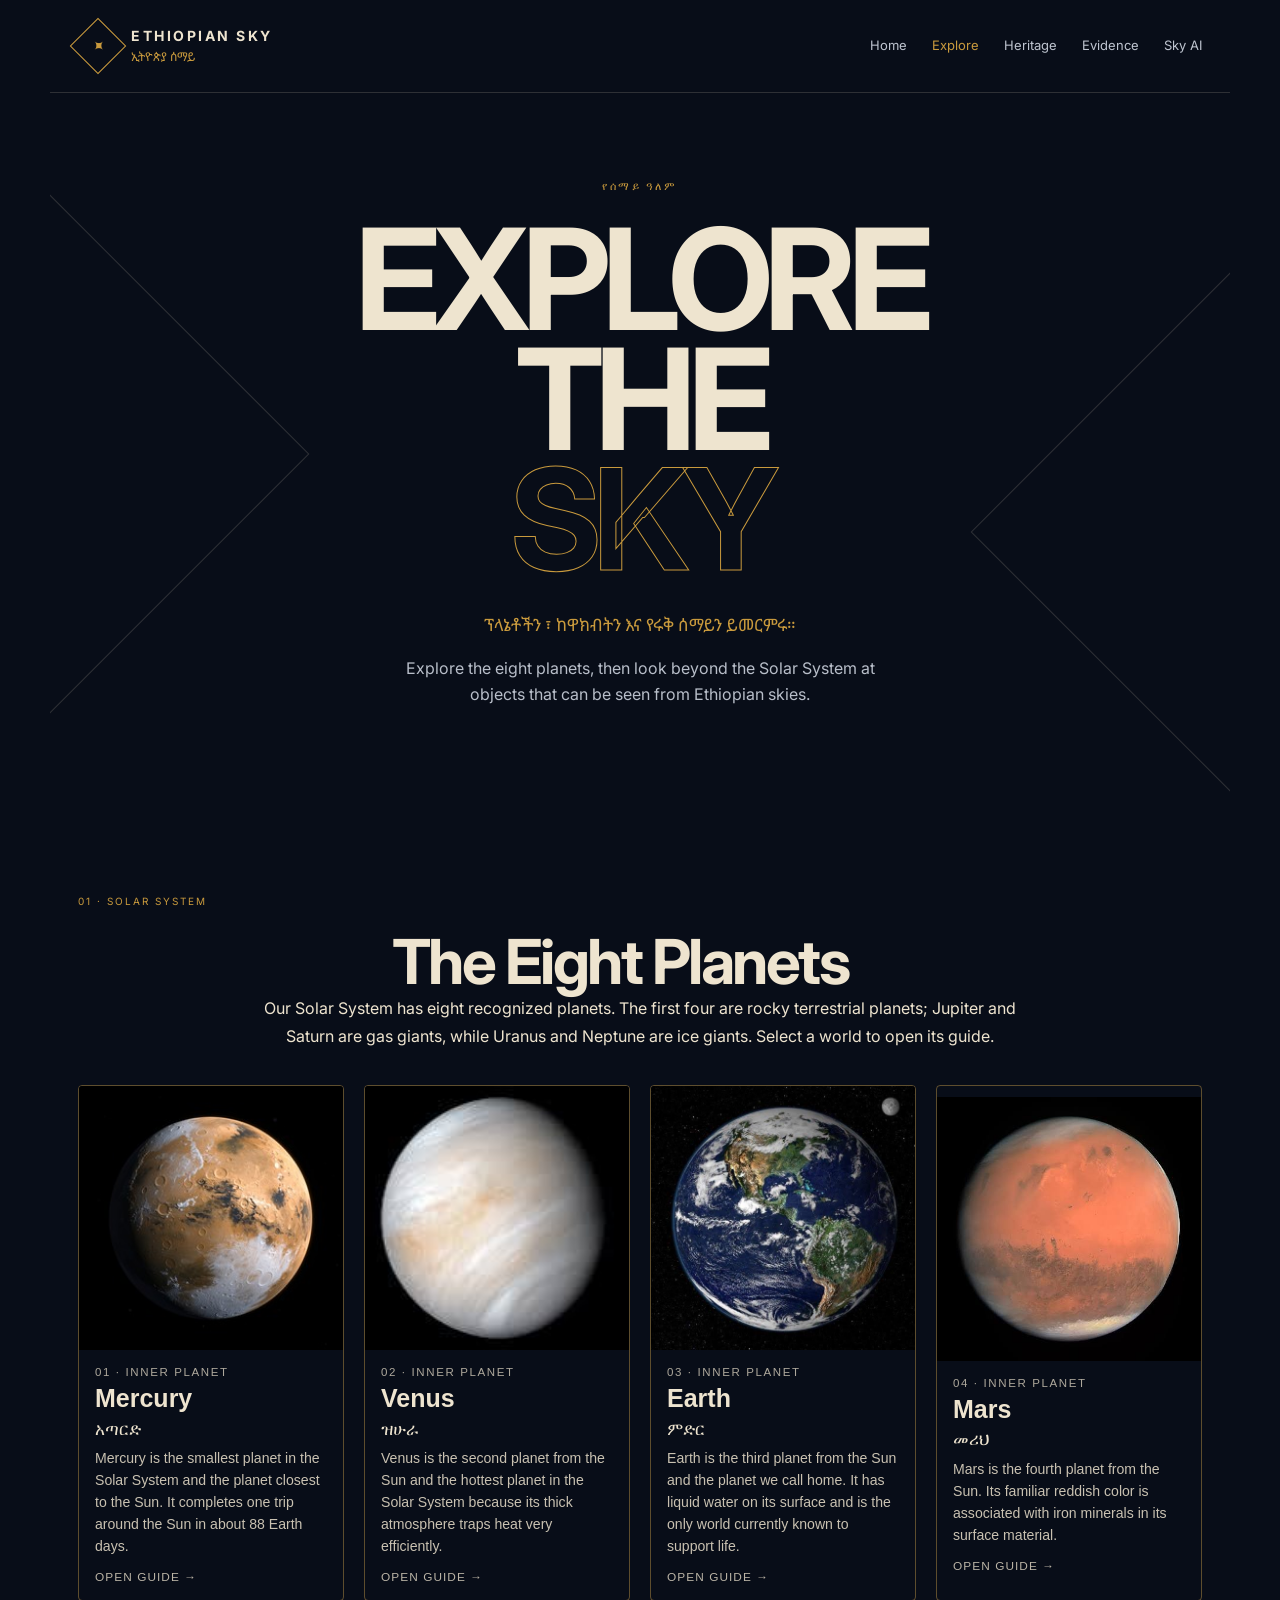
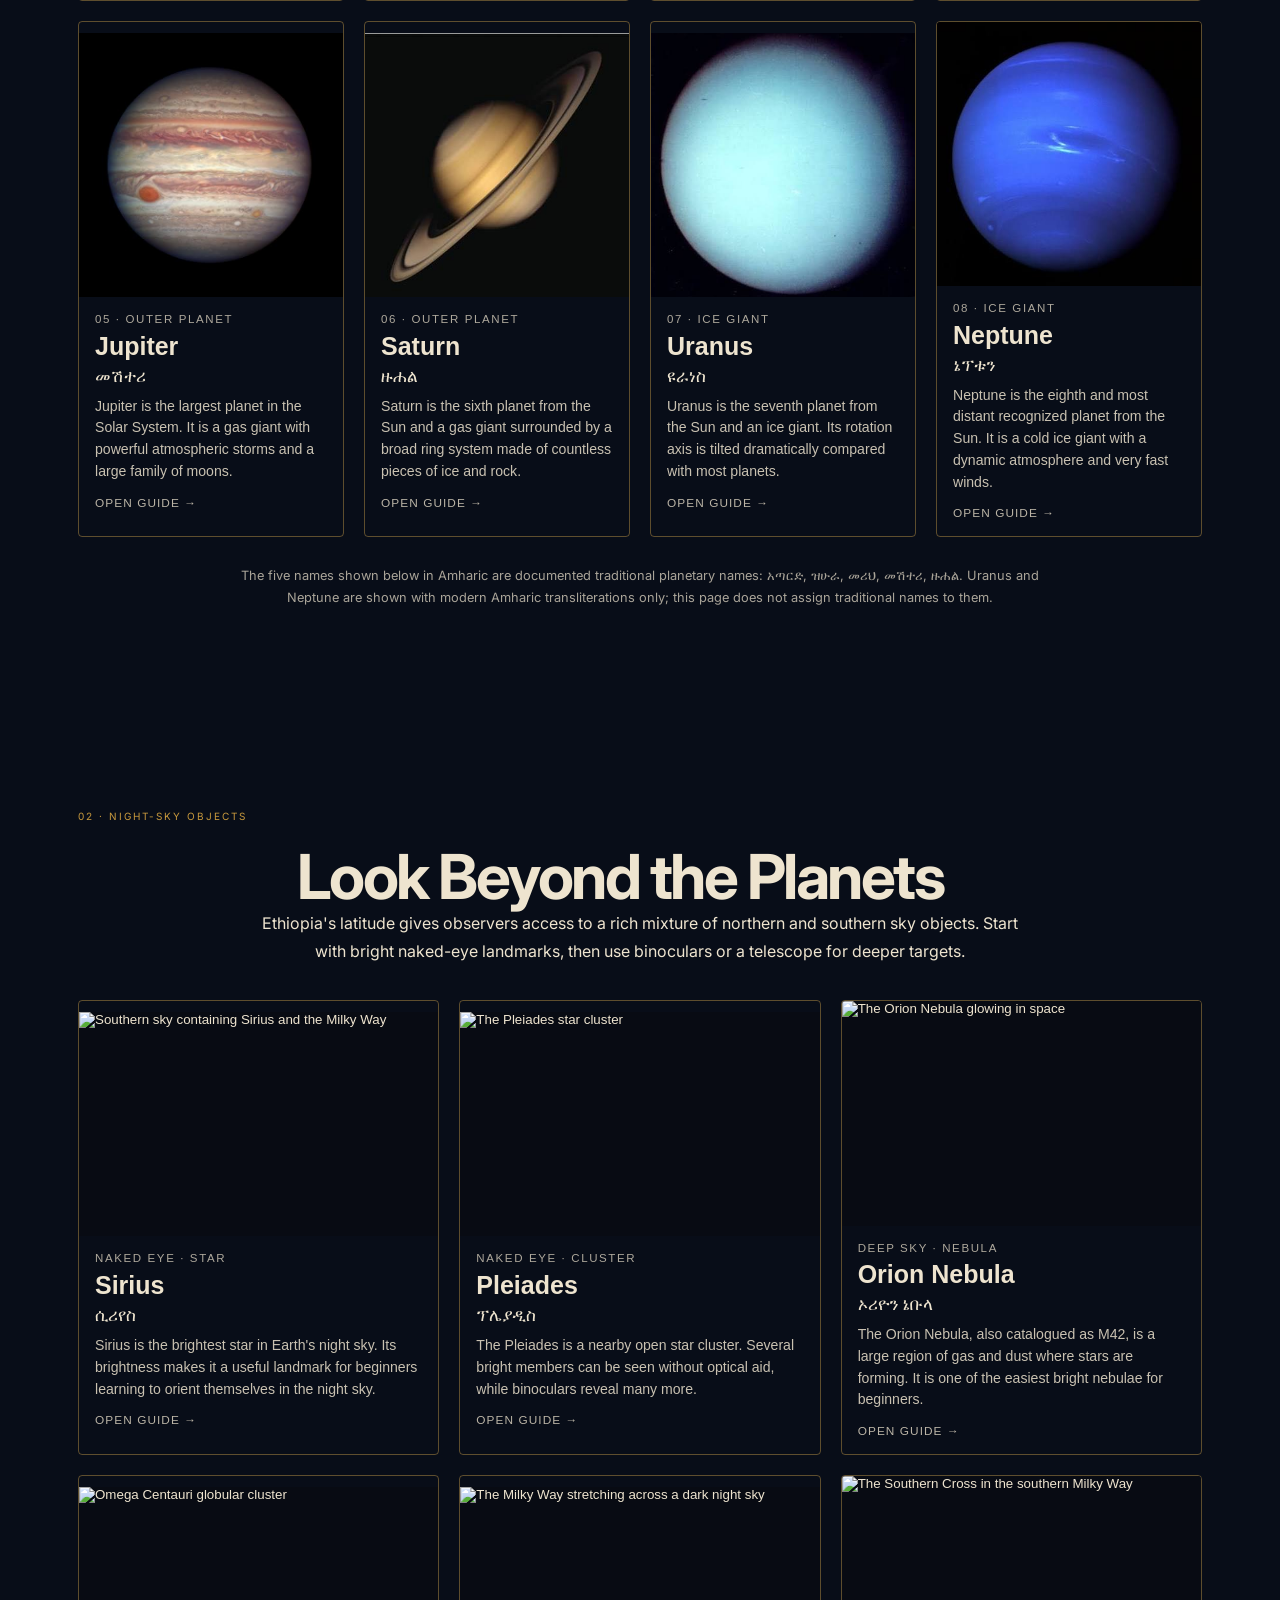
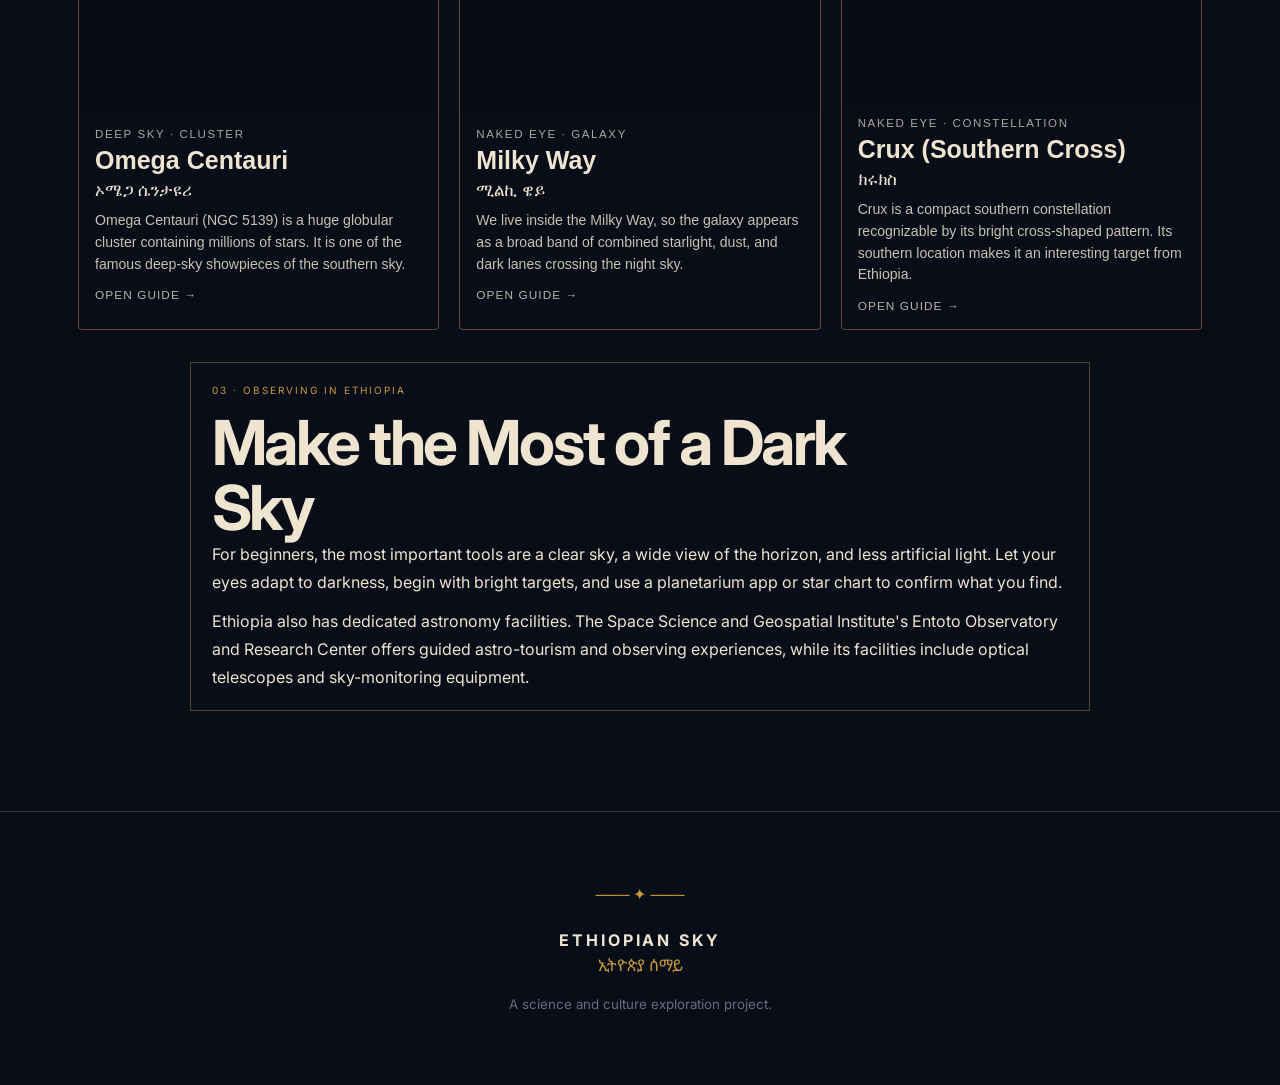
==== explore.html @ c5f2139e "Add files via upload" ====
<!DOCTYPE html>
<html lang="en">
<head>
  <meta charset="UTF-8">
  <meta name="viewport" content="width=device-width, initial-scale=1">
  <meta name="description" content="Explore the eight planets, selected night-sky objects, and observing from Ethiopia.">
  <title>Explore – Ethiopian Sky</title>
  <link rel="stylesheet" href="style.css">

  <!-- Page-only styles. The site's shared stylesheet remains unchanged. -->
  <style>
    .explore-lead{max-width:760px;margin:0 auto 2.2rem;text-align:center}
    .explore-lead p{line-height:1.75}
    .explore-grid{display:grid;grid-template-columns:repeat(4,minmax(0,1fr));gap:1.25rem;margin-top:1.75rem}
    .explore-card{display:block;width:100%;padding:0;overflow:hidden;text-align:left;color:inherit;background:transparent;border:1px solid rgba(212,168,76,.42);border-radius:4px;cursor:pointer;transition:transform .18s ease,border-color .18s ease,box-shadow .18s ease}
    .explore-card:hover,.explore-card:focus-visible{transform:translateY(-4px);border-color:rgba(212,168,76,.92);box-shadow:0 12px 30px rgba(0,0,0,.28);outline:none}
    .explore-card img{display:block;width:100%;aspect-ratio:1/1;object-fit:cover;background:#080b13}
    .explore-card-body{display:block;padding:1rem}
    .explore-card-meta{display:block;margin-bottom:.35rem;font-size:.72rem;letter-spacing:.14em;text-transform:uppercase;opacity:.72}
    .explore-card h4{margin:0;line-height:1.25}
    .explore-card-name{display:block;margin-top:.3rem;font-size:1.04rem}
    .explore-card-desc{display:block;margin-top:.55rem;font-size:.88rem;line-height:1.55;opacity:.84}
    .explore-card-cta{display:inline-block;margin-top:.8rem;font-size:.74rem;letter-spacing:.09em;text-transform:uppercase;opacity:.78}

    .sky-grid{grid-template-columns:repeat(3,minmax(0,1fr))}
    .sky-grid .explore-card img{aspect-ratio:16/10}

    .observe-panel{max-width:900px;margin:2rem auto 0;padding:1.2rem 1.3rem;border:1px solid rgba(212,168,76,.35)}
    .observe-panel p{line-height:1.75;margin-bottom:.65rem}
    .observe-panel p:last-child{margin-bottom:0}

    .modal{width:min(900px,calc(100vw - 2rem));max-height:88vh;padding:0;border:1px solid rgba(212,168,76,.65);background:#0a0f19;color:#f5edd8;box-shadow:0 28px 80px rgba(0,0,0,.62)}
    .modal::backdrop{background:rgba(0,0,0,.74);backdrop-filter:blur(3px)}
    .modal-inner{max-height:88vh;overflow:auto}
    .modal-visual{position:relative}
    .modal-visual img{display:block;width:100%;max-height:360px;object-fit:cover;background:#080b13}
    .modal-close{position:absolute;top:.75rem;right:.75rem;width:2.5rem;height:2.5rem;padding:0;border:1px solid rgba(245,237,216,.62);border-radius:50%;background:rgba(5,7,12,.78);color:#f5edd8;font-size:1.45rem;line-height:1;cursor:pointer}
    .modal-close:hover,.modal-close:focus-visible{border-color:rgba(212,168,76,.95);outline:none}
    .modal-content{padding:1.5rem}
    .modal-label{margin:0 0 .45rem;font-size:.73rem;letter-spacing:.15em;text-transform:uppercase;opacity:.75}
    .modal-content h3{margin:0}
    .modal-name{margin:.32rem 0 0;font-size:1.18rem}
    .modal-summary{margin:1rem 0 0;line-height:1.75}
    .modal-facts{display:grid;grid-template-columns:repeat(2,minmax(0,1fr));gap:.85rem;margin-top:1.3rem}
    .modal-fact{padding:.85rem .95rem;border:1px solid rgba(212,168,76,.25);background:rgba(255,255,255,.02)}
    .modal-fact strong{display:block;margin-bottom:.25rem;font-size:.74rem;letter-spacing:.08em;text-transform:uppercase;opacity:.76}
    .modal-section{margin-top:1.25rem}
    .modal-section h4{margin-bottom:.42rem}
    .modal-section p{margin:0;line-height:1.75}
    .modal-source{margin-top:1.15rem;font-size:.77rem;line-height:1.6;opacity:.64}

    .heritage-note{max-width:800px;margin:1.75rem auto 0;text-align:center;font-size:.8rem;line-height:1.65;opacity:.7}

    @media (max-width:1000px){.explore-grid{grid-template-columns:repeat(2,minmax(0,1fr))}.sky-grid{grid-template-columns:repeat(2,minmax(0,1fr))}}
    @media (max-width:650px){.explore-grid,.sky-grid{grid-template-columns:1fr}.modal{width:min(96vw,900px)}.modal-content{padding:1.1rem}.modal-facts{grid-template-columns:1fr}}
    @media (prefers-reduced-motion:reduce){.explore-card{transition:none}}
  </style>
</head>

<body>

  <!-- Shared header: intentionally matches Home / Heritage. -->
  <header class="site-header">
    <div class="brand">
      <div class="brand-symbol">✦</div>
      <div>
        <h1>ETHIOPIAN SKY</h1>
        <p>ኢትዮጵያ ሰማይ</p>
      </div>
    </div>

    <nav>
      <a href="index.html">Home</a>
      <a href="explore.html" class="active">Explore</a>
      <a href="heritage.html">Heritage</a>
      <a href="evidence.html">Evidence</a>
      <a href="ai.html">Sky AI</a>
    </nav>
  </header>

  <main>

    <section class="hero">
      <div class="hero-content">
        <p class="eyebrow">የሰማይ ዓለም</p>
        <h2>EXPLORE THE <span>SKY</span></h2>
        <p class="hero-geez">ፕላኔቶችን ፣ ከዋክብትን እና የሩቅ ሰማይን ይመርምሩ።</p>
        <p class="hero-description">
          Explore the eight planets, then look beyond the Solar System at objects that can be seen from Ethiopian skies.
        </p>
      </div>
    </section>

    <section class="section" aria-labelledby="planets-title">
      <p class="section-label">01 · SOLAR SYSTEM</p>
      <div class="explore-lead">
        <h3 id="planets-title">The Eight Planets</h3>
        <p>
          Our Solar System has eight recognized planets. The first four are rocky terrestrial planets;
          Jupiter and Saturn are gas giants, while Uranus and Neptune are ice giants.
          Select a world to open its guide.
        </p>
      </div>

      <div id="planet-grid" class="explore-grid" aria-label="Eight planet explorer"></div>

      <p class="heritage-note">
        The five names shown below in Amharic are documented traditional planetary names:
        አጣርድ, ዝሁራ, መሪህ, መሽተሪ, ዙሐል. Uranus and Neptune are shown with modern Amharic transliterations only;
        this page does not assign traditional names to them.
      </p>
    </section>

    <section class="section" aria-labelledby="objects-title">
      <p class="section-label">02 · NIGHT-SKY OBJECTS</p>
      <div class="explore-lead">
        <h3 id="objects-title">Look Beyond the Planets</h3>
        <p>
          Ethiopia's latitude gives observers access to a rich mixture of northern and southern sky objects.
          Start with bright naked-eye landmarks, then use binoculars or a telescope for deeper targets.
        </p>
      </div>

      <div id="sky-grid" class="explore-grid sky-grid" aria-label="Night-sky explorer"></div>

      <div class="observe-panel">
        <p class="section-label">03 · OBSERVING IN ETHIOPIA</p>
        <h3>Make the Most of a Dark Sky</h3>
        <p>
          For beginners, the most important tools are a clear sky, a wide view of the horizon, and less artificial light.
          Let your eyes adapt to darkness, begin with bright targets, and use a planetarium app or star chart to confirm what you find.
        </p>
        <p>
          Ethiopia also has dedicated astronomy facilities. The Space Science and Geospatial Institute's
          Entoto Observatory and Research Center offers guided astro-tourism and observing experiences,
          while its facilities include optical telescopes and sky-monitoring equipment.
        </p>
      </div>
    </section>

  </main>

  <!-- One reusable dialog keeps the page light while every card still opens its own information. -->
  <dialog id="explore-modal" class="modal" aria-labelledby="modal-title" aria-describedby="modal-summary">
    <div class="modal-inner">
      <div class="modal-visual">
        <img id="modal-image" src="" alt="">
        <button id="modal-close" class="modal-close" type="button" aria-label="Close information">×</button>
      </div>
      <div class="modal-content">
        <p id="modal-label" class="modal-label"></p>
        <h3 id="modal-title"></h3>
        <p id="modal-name" class="modal-name"></p>
        <p id="modal-summary" class="modal-summary"></p>
        <div id="modal-facts" class="modal-facts"></div>
        <div id="modal-observing" class="modal-section"></div>
        <div id="modal-heritage" class="modal-section"></div>
        <p id="modal-source" class="modal-source"></p>
      </div>
    </div>
  </dialog>

  <footer>
    <div class="footer-ornament">─── ✦ ───</div>
    <h4>ETHIOPIAN SKY</h4>
    <p>ኢትዮጵያ ሰማይ</p>
    <small>A science and culture exploration project.</small>
  </footer>

  <script src="main.js"></script>

  <script>
    /*
      Explore data.
      Traditional names are limited to the five documented names requested for this project.
      The remaining two outer planets use modern Amharic transliterations rather than invented traditional names.
    */
    const planets = [
      {
        id: "mercury",
        order: "01",
        type: "INNER PLANET",
        name: "Mercury",
        amharic: "አጣርድ",
        image: "mercury.jpg",
        alt: "Mercury against the blackness of space",
        summary: "Mercury is the smallest planet in the Solar System and the planet closest to the Sun. It completes one trip around the Sun in about 88 Earth days.",
        facts: [
          ["Class", "Rocky / terrestrial"],
          ["Position", "1st from the Sun"],
          ["Year", "88 Earth days"],
          ["Moons", "0"]
        ],
        observing: "Mercury is visible to the unaided eye, but it always stays close to the Sun in our sky. Look for it low above the western horizon after sunset or low in the east before sunrise when conditions are favorable.",
        heritage: "The name አጣርድ (At'ard) is one of the five documented Amharic planetary names retained in the Ethiopian tradition.",
        source: "Science: NASA Solar System / JPL planetary data. Name tradition: published Ethiopian planetary-nomenclature research and Ge'ez manuscript evidence."
      },
      {
        id: "venus",
        order: "02",
        type: "INNER PLANET",
        name: "Venus",
        amharic: "ዝሁራ",
        image: "venus.jpg",
        alt: "Venus with its pale cloud-covered appearance",
        summary: "Venus is the second planet from the Sun and the hottest planet in the Solar System because its thick atmosphere traps heat very efficiently.",
        facts: [
          ["Class", "Rocky / terrestrial"],
          ["Position", "2nd from the Sun"],
          ["Year", "225 Earth days"],
          ["Moons", "0"]
        ],
        observing: "Venus is usually the easiest planet to recognize by brightness. It appears as a bright evening object after sunset or as a bright morning object before sunrise.",
        heritage: "The name ዝሁራ (Zihura / Zəhrā) is one of the five documented Amharic planetary names retained in the Ethiopian tradition.",
        source: "Science: NASA Solar System / Venus facts. Name tradition: published Ethiopian planetary-nomenclature research and Ethiopic textual evidence."
      },
      {
        id: "earth",
        order: "03",
        type: "INNER PLANET",
        name: "Earth",
        amharic: "ምድር",
        image: "earth.jpg",
        alt: "Earth viewed from space",
        summary: "Earth is the third planet from the Sun and the planet we call home. It has liquid water on its surface and is the only world currently known to support life.",
        facts: [
          ["Class", "Rocky / terrestrial"],
          ["Position", "3rd from the Sun"],
          ["Year", "365.25 days"],
          ["Moon", "1"]
        ],
        observing: "Every observing session begins on Earth. Your local latitude, direction, time, horizon, and sky conditions determine which celestial objects you can see and how high they rise.",
        heritage: "ምድር is the ordinary Amharic word for Earth, land, or ground; unlike the five historical planet names above, this is not presented here as one of the five traditional planetary names.",
        source: "Science: NASA Earth facts and Solar System resources. Amharic usage: established Amharic vocabulary."
      },
      {
        id: "mars",
        order: "04",
        type: "INNER PLANET",
        name: "Mars",
        amharic: "መሪህ",
        image: "mars.jpg",
        alt: "Mars with its reddish surface",
        summary: "Mars is the fourth planet from the Sun. Its familiar reddish color is associated with iron minerals in its surface material.",
        facts: [
          ["Class", "Rocky / terrestrial"],
          ["Position", "4th from the Sun"],
          ["Year", "687 Earth days"],
          ["Moons", "2"]
        ],
        observing: "Mars can stand out because of its reddish appearance. Its visibility changes as Earth and Mars move around the Sun on different orbits.",
        heritage: "The name መሪህ (Merih / Mariḵ) is one of the five documented Amharic planetary names retained in the Ethiopian tradition.",
        source: "Science: NASA Mars facts. Name tradition: published Ethiopian planetary-nomenclature research and Ethiopic textual evidence."
      },
      {
        id: "jupiter",
        order: "05",
        type: "OUTER PLANET",
        name: "Jupiter",
        amharic: "መሽተሪ",
        image: "jupiter.jpg",
        alt: "Jupiter showing bands in its atmosphere",
        summary: "Jupiter is the largest planet in the Solar System. It is a gas giant with powerful atmospheric storms and a large family of moons.",
        facts: [
          ["Class", "Gas giant"],
          ["Position", "5th from the Sun"],
          ["Year", "11.86 Earth years"],
          ["Quick clue", "Very bright"]
        ],
        observing: "Jupiter is one of the easiest planets to spot without a telescope when it is above the horizon. Binoculars or a small telescope can reveal its four large Galilean moons as tiny points of light.",
        heritage: "The name መሽተሪ (Meshtiri / Maštari) is one of the five documented Amharic planetary names retained in the Ethiopian tradition.",
        source: "Science: NASA Jupiter facts and JPL planetary data. Name tradition: published Ethiopian planetary-nomenclature research and Ethiopic textual evidence."
      },
      {
        id: "saturn",
        order: "06",
        type: "OUTER PLANET",
        name: "Saturn",
        amharic: "ዙሐል",
        image: "saturn.jpg",
        alt: "Saturn and its ring system",
        summary: "Saturn is the sixth planet from the Sun and a gas giant surrounded by a broad ring system made of countless pieces of ice and rock.",
        facts: [
          ["Class", "Gas giant"],
          ["Position", "6th from the Sun"],
          ["Year", "29.45 Earth years"],
          ["Quick clue", "Bright and steady"]
        ],
        observing: "Saturn is visible to the unaided eye when it is well placed in the night sky. A small telescope turns it into a far more dramatic sight by showing its rings.",
        heritage: "The name ዙሐል (Zuhal / Zuḥal) is one of the five documented Amharic planetary names retained in the Ethiopian tradition.",
        source: "Science: NASA Saturn facts and JPL planetary data. Name tradition: published Ethiopian planetary-nomenclature research and Ethiopic textual evidence."
      },
      {
        id: "uranus",
        order: "07",
        type: "ICE GIANT",
        name: "Uranus",
        amharic: "ዩራነስ",
        image: "uranus.jpg",
        alt: "Uranus as seen by a spacecraft",
        summary: "Uranus is the seventh planet from the Sun and an ice giant. Its rotation axis is tilted dramatically compared with most planets.",
        facts: [
          ["Class", "Ice giant"],
          ["Position", "7th from the Sun"],
          ["Year", "84 Earth years"],
          ["Unaided eye", "Not a practical naked-eye target"]
        ],
        observing: "Uranus is far dimmer than the five classic naked-eye planets. A telescope and a reliable sky chart are the practical way to locate it.",
        heritage: "ዩራነስ is a modern Amharic transliteration used here only for the planet's current international name. No traditional Ethiopian planetary name is assigned on this page.",
        source: "Science: NASA Uranus facts and JPL planetary data. Amharic spelling: modern transliteration."
      },
      {
        id: "neptune",
        order: "08",
        type: "ICE GIANT",
        name: "Neptune",
        amharic: "ኔፕቱን",
        image: "neptune.jpg",
        alt: "Neptune appearing blue against space",
        summary: "Neptune is the eighth and most distant recognized planet from the Sun. It is a cold ice giant with a dynamic atmosphere and very fast winds.",
        facts: [
          ["Class", "Ice giant"],
          ["Position", "8th from the Sun"],
          ["Year", "164.8 Earth years"],
          ["Unaided eye", "No"]
        ],
        observing: "Neptune requires optical aid. For a real observing session, use a planetarium app or star chart to locate its position, then confirm the target with a telescope.",
        heritage: "ኔፕቱን is a modern Amharic transliteration used here only for the planet's current international name. No traditional Ethiopian planetary name is assigned on this page.",
        source: "Science: NASA Neptune facts and JPL planetary data. Amharic spelling: modern transliteration."
      }
    ];

    const skyObjects = [
      {
        id: "sirius",
        type: "NAKED EYE · STAR",
        name: "Sirius",
        amharic: "ሲሪየስ",
        image: "sirius.jpg",
        alt: "Southern sky containing Sirius and the Milky Way",
        summary: "Sirius is the brightest star in Earth's night sky. Its brightness makes it a useful landmark for beginners learning to orient themselves in the night sky.",
        facts: [["Type", "Binary star system"],["Visibility", "Naked eye"],["Use", "Bright reference star"],["Sky region", "Southern sky"]],
        observing: "From Ethiopia, Sirius is a strong southern-sky marker. When Orion is prominent, scan the southern part of the sky for the brightest star in that region.",
        heritage: "This card presents Sirius as an astronomy target, not as a claim about a traditional Ethiopian name.",
        source: "Science: standard stellar and skywatching references."
      },
      {
        id: "pleiades",
        type: "NAKED EYE · CLUSTER",
        name: "Pleiades",
        amharic: "ፕሌያዲስ",
        image: "pleiades.jpg",
        alt: "The Pleiades star cluster",
        summary: "The Pleiades is a nearby open star cluster. Several bright members can be seen without optical aid, while binoculars reveal many more.",
        facts: [["Type", "Open star cluster"],["Catalog", "M45"],["Best tool", "Eyes or binoculars"],["Visual clue", "Compact group of bright stars"]],
        observing: "Look for a small, tight knot of stars rather than a large constellation pattern. In darker Ethiopian locations the cluster is especially easy to appreciate without a telescope.",
        heritage: "Star clusters such as the Pleiades have long been important in skywatching traditions around the world; this page keeps the object description separate from specific historical naming claims.",
        source: "Science: standard astronomical catalogs and skywatching resources."
      },
      {
        id: "orion-nebula",
        type: "DEEP SKY · NEBULA",
        name: "Orion Nebula",
        amharic: "ኦሪዮን ኔቡላ",
        image: "orion nebula.jpg",
        alt: "The Orion Nebula glowing in space",
        summary: "The Orion Nebula, also catalogued as M42, is a large region of gas and dust where stars are forming. It is one of the easiest bright nebulae for beginners.",
        facts: [["Type", "Emission nebula"],["Catalog", "M42"],["Best tool", "Binoculars / small telescope"],["Location", "Orion"]],
        observing: "Find Orion first, then look toward the sword below the three-star belt. From a dark site the nebula can appear as a soft patch even before optical aid is used.",
        heritage: "This is a modern deep-sky observing target; the page does not attach an unsupported Ethiopian discovery or naming claim to it.",
        source: "Science: NASA resources on nebulae and star formation."
      },
      {
        id: "omega-centauri",
        type: "DEEP SKY · CLUSTER",
        name: "Omega Centauri",
        amharic: "ኦሜጋ ሴንታዩሪ",
        image: "omega centauri.jpg",
        alt: "Omega Centauri globular cluster",
        summary: "Omega Centauri (NGC 5139) is a huge globular cluster containing millions of stars. It is one of the famous deep-sky showpieces of the southern sky.",
        facts: [["Type", "Globular cluster"],["Catalog", "NGC 5139"],["Dark-sky view", "Possible to detect with the unaided eye"],["Sky region", "Southern sky"]],
        observing: "Ethiopia's northern-tropical latitude still gives observers access to a substantial southern sky. A clear southern horizon and dark conditions make Omega Centauri a rewarding target; binoculars or a small telescope reveal much more structure.",
        heritage: "This card focuses on what can be observed from Ethiopia rather than assigning a traditional Ethiopian name that has not been established here.",
        source: "Science: ESO and standard deep-sky references."
      },
      {
        id: "milky-way",
        type: "NAKED EYE · GALAXY",
        name: "Milky Way",
        amharic: "ሚልኪ ዌይ",
        image: "milky way.jpg",
        alt: "The Milky Way stretching across a dark night sky",
        summary: "We live inside the Milky Way, so the galaxy appears as a broad band of combined starlight, dust, and dark lanes crossing the night sky.",
        facts: [["Type", "Barred spiral galaxy"],["View", "Observed from within"],["Best tool", "Unaided eye under dark skies"],["Main challenge", "Light pollution"]],
        observing: "Move away from bright city lighting and let your eyes adapt. On a clear, dark night, the Milky Way can become one of the largest and most obvious structures in the sky.",
        heritage: "The Milky Way is included here as an observing target. Deeper Ethiopian cultural interpretations belong in the Heritage and Sky AI sections where sources can be examined in context.",
        source: "Science: NASA skywatching resources."
      },
      {
        id: "crux",
        type: "NAKED EYE · CONSTELLATION",
        name: "Crux (Southern Cross)",
        amharic: "ክሩክስ",
        image: "crux.jpg",
        alt: "The Southern Cross in the southern Milky Way",
        summary: "Crux is a compact southern constellation recognizable by its bright cross-shaped pattern. Its southern location makes it an interesting target from Ethiopia.",
        facts: [["Type", "Constellation"],["Visibility", "Naked eye"],["Key clue", "Cross-shaped pattern"],["Sky region", "Southern horizon"]],
        observing: "Crux appears low in the southern sky from Ethiopia. How high it rises depends on the observer's latitude, season, and time, so an unobstructed southern horizon is helpful.",
        heritage: "This page deliberately keeps the object identification separate from historical claims about Ethiopian discovery or naming.",
        source: "Science: IAU constellation data and standard sky charts."
      }
    ];

    const planetGrid = document.getElementById("planet-grid");
    const skyGrid = document.getElementById("sky-grid");

    function createCard(item, isPlanet) {
      const button = document.createElement("button");
      button.type = "button";
      button.className = "explore-card feature-card";
      button.setAttribute("data-id", item.id);
      button.setAttribute("data-group", isPlanet ? "planet" : "sky");
      button.setAttribute("aria-haspopup", "dialog");

      const meta = isPlanet ? `${item.order} · ${item.type}` : item.type;
      const name = item.amharic ? `<span class="explore-card-name">${item.amharic}</span>` : "";

      button.innerHTML = `
        <img src="${item.image}" alt="${item.alt}" loading="lazy">
        <span class="explore-card-body">
          <span class="explore-card-meta">${meta}</span>
          <h4>${item.name}</h4>
          ${name}
          <span class="explore-card-desc">${item.summary}</span>
          <span class="explore-card-cta">Open guide →</span>
        </span>
      `;

      button.addEventListener("click", () => openModal(item));
      return button;
    }

    planets.forEach((planet) => planetGrid.appendChild(createCard(planet, true)));
    skyObjects.forEach((object) => skyGrid.appendChild(createCard(object, false)));

    const modal = document.getElementById("explore-modal");
    const modalImage = document.getElementById("modal-image");
    const modalLabel = document.getElementById("modal-label");
    const modalTitle = document.getElementById("modal-title");
    const modalName = document.getElementById("modal-name");
    const modalSummary = document.getElementById("modal-summary");
    const modalFacts = document.getElementById("modal-facts");
    const modalObserving = document.getElementById("modal-observing");
    const modalHeritage = document.getElementById("modal-heritage");
    const modalSource = document.getElementById("modal-source");
    const closeButton = document.getElementById("modal-close");

    function fillFacts(facts) {
      modalFacts.innerHTML = facts.map(([label, value]) => `
        <div class="modal-fact">
          <strong>${label}</strong>
          <span>${value}</span>
        </div>
      `).join("");
    }

    function openModal(item) {
      modalImage.src = item.image;
      modalImage.alt = item.alt;
      modalLabel.textContent = item.type;
      modalTitle.textContent = item.name;
      modalName.textContent = item.amharic || "";
      modalSummary.textContent = item.summary;
      fillFacts(item.facts);
      modalObserving.innerHTML = `<h4>${item.type.includes("NAKED EYE") ? "Observe It" : "Observe It from Ethiopia"}</h4><p>${item.observing}</p>`;
      modalHeritage.innerHTML = `<h4>Ethiopian Context</h4><p>${item.heritage}</p>`;
      modalSource.textContent = item.source;

      if (typeof modal.showModal === "function") {
        modal.showModal();
      } else {
        modal.setAttribute("open", "");
      }

      document.body.dataset.modalOpen = "true";
      requestAnimationFrame(() => closeButton.focus());
    }

    function closeModal() {
      if (typeof modal.close === "function" && modal.open) {
        modal.close();
      } else {
        modal.removeAttribute("open");
      }
      document.body.removeAttribute("data-modalOpen");
    }

    closeButton.addEventListener("click", closeModal);

    modal.addEventListener("click", (event) => {
      if (event.target === modal) closeModal();
    });

    modal.addEventListener("close", () => {
      document.body.removeAttribute("data-modalOpen");
    });

    document.addEventListener("keydown", (event) => {
      if (event.key === "Escape" && modal.open) closeModal();
    });
  </script>

</body>
</html>
---- style.css ----
@import url('https://fonts.googleapis.com/css2?family=Inter:wght@400;500;600;700&family=Noto+Sans+Ethiopic:wght@400;500;600;700&display=swap');


:root {
    --ink: #111318;
    --night: #111b2e;
    --night-deep: #080d18;

    --parchment: #eee4cf;
    --paper: #f5eddd;

    --gold: #c99a3d;
    --red: #a33b32;
    --green: #41684c;
    --blue: #243f68;

    --line: rgba(201, 154, 61, 0.45);
    --soft-line: rgba(238, 228, 207, 0.16);

    --max-width: 1180px;
}


* {
    margin: 0;
    padding: 0;
    box-sizing: border-box;
}


html {
    scroll-behavior: smooth;
}


body {
    background: var(--night-deep);
    color: var(--parchment);
    font-family: "Inter", sans-serif;
    line-height: 1.6;
}


a {
    color: inherit;
    text-decoration: none;
}


/* =========================
   MANUSCRIPT ORNAMENT
========================= */

.ornament-top {
    height: 9px;
    display: flex;
    background: var(--gold);
}

.ornament-top span {
    flex: 1;
    border-right: 2px solid var(--ink);
}

.ornament-top span:nth-child(2) {
    background: var(--red);
}

.ornament-top span:nth-child(3) {
    background: var(--green);
}

.ornament-top span:nth-child(4) {
    background: var(--blue);
}

.ornament-top span:nth-child(5) {
    background: var(--gold);
}


/* =========================
   HEADER
========================= */

.site-header {
    max-width: var(--max-width);
    margin: auto;
    padding: 25px 28px;

    display: flex;
    align-items: center;
    justify-content: space-between;

    border-bottom: 1px solid var(--soft-line);
}


.brand {
    display: flex;
    align-items: center;
    gap: 13px;
}


.brand-symbol {
    width: 40px;
    height: 40px;

    display: grid;
    place-items: center;

    border: 1px solid var(--gold);
    color: var(--gold);

    transform: rotate(45deg);
}


.brand-symbol::first-letter {
    transform: rotate(-45deg);
}


.brand h1 {
    font-size: 14px;
    letter-spacing: 0.18em;
}


.brand p {
    color: var(--gold);
    font-family: "Noto Sans Ethiopic", sans-serif;
    font-size: 12px;
}


nav {
    display: flex;
    gap: 25px;
}


nav a {
    color: #bfc5d0;
    font-size: 13px;
    transition: 0.25s;
}


nav a:hover,
nav a.active {
    color: var(--gold);
}


/* =========================
   HERO
========================= */

.hero {
    min-height: 700px;
    max-width: var(--max-width);

    margin: auto;
    padding: 80px 28px;

    position: relative;

    display: flex;
    align-items: center;
    justify-content: center;

    overflow: hidden;
}


.hero::before,
.hero::after {
    content: "";
    position: absolute;

    width: 420px;
    height: 420px;

    border: 1px solid var(--soft-line);
    transform: rotate(45deg);
}


.hero::before {
    left: -250px;
    top: 150px;
}


.hero::after {
    right: -250px;
    bottom: 50px;
}


.hero-content {
    max-width: 700px;
    text-align: center;
    position: relative;
    z-index: 2;
}


.eyebrow {
    color: var(--gold);
    letter-spacing: 0.22em;
    font-size: 11px;
    margin-bottom: 25px;
}


.hero h2 {
    font-size: clamp(70px, 11vw, 150px);
    line-height: 0.85;
    letter-spacing: -0.06em;
    font-weight: 700;
}


.hero h2 span {
    display: block;
    color: transparent;
    -webkit-text-stroke: 1px var(--gold);
}


.hero-geez {
    margin-top: 32px;
    color: var(--gold);
    font-family: "Noto Sans Ethiopic", sans-serif;
    font-size: 17px;
}


.hero-description {
    max-width: 520px;
    margin: 18px auto 0;
    color: #b8bec9;
    font-size: 16px;
}


.hero-buttons {
    margin-top: 35px;

    display: flex;
    justify-content: center;
    gap: 13px;
}


.btn {
    padding: 12px 21px;
    font-size: 13px;
    border: 1px solid var(--gold);
    transition: 0.25s;
}


.btn-primary {
    background: var(--gold);
    color: var(--ink);
}


.btn-primary:hover {
    background: var(--parchment);
}


.btn-secondary:hover {
    background: rgba(201, 154, 61, 0.1);
}


/* Stars */

.stars {
    position: absolute;
    inset: 0;
    pointer-events: none;
}


.stars span {
    position: absolute;
    color: var(--gold);
    opacity: 0.7;
}


.stars span:nth-child(1) {
    top: 18%;
    left: 12%;
}


.stars span:nth-child(2) {
    top: 30%;
    right: 15%;
}


.stars span:nth-child(3) {
    bottom: 20%;
    left: 18%;
}


.stars span:nth-child(4) {
    top: 17%;
    right: 35%;
}


.stars span:nth-child(5) {
    bottom: 28%;
    right: 11%;
}


.stars span:nth-child(6) {
    top: 42%;
    left: 7%;
}


.stars span:nth-child(7) {
    bottom: 12%;
    right: 35%;
}


.stars span:nth-child(8) {
    top: 12%;
    left: 48%;
}


/* =========================
   ASTRONOMICAL DIAL
========================= */

.astronomical-dial {
    position: absolute;

    width: 430px;
    height: 430px;

    border: 1px solid var(--soft-line);
    border-radius: 50%;

    opacity: 0.45;
}


.dial-ring {
    position: absolute;
    border: 1px solid var(--line);
    border-radius: 50%;
}


.ring-one {
    inset: 35px;
}


.ring-two {
    inset: 90px;
}


.ring-three {
    inset: 145px;
}


.dial-cross {
    position: absolute;
    background: var(--soft-line);
}


.horizontal {
    width: 100%;
    height: 1px;
    top: 50%;
}


.vertical {
    width: 1px;
    height: 100%;
    left: 50%;
}


.dial-star {
    position: absolute;
    top: 50%;
    left: 50%;
    transform: translate(-50%, -50%);

    font-size: 25px;
    color: var(--gold);
}


.dial-mark {
    position: absolute;
    color: var(--gold);
}


.mark-one {
    top: 5%;
    left: 48%;
}


.mark-two {
    right: 5%;
    top: 48%;
}


.mark-three {
    bottom: 5%;
    left: 48%;
}


.mark-four {
    left: 5%;
    top: 48%;
}


/* =========================
   GENERAL SECTIONS
========================= */

.section {
    max-width: var(--max-width);
    margin: auto;
    padding: 100px 28px;
}


.section-label {
    color: var(--gold);
    font-size: 10px;
    letter-spacing: 0.2em;
    margin-bottom: 20px;
}


.section h3 {
    max-width: 720px;
    font-size: clamp(35px, 5vw, 62px);
    line-height: 1.05;
    letter-spacing: -0.04em;
}


.section h3 span {
    display: block;
    color: #858d9b;
}


/* =========================
   DIVIDER
========================= */

.manuscript-divider {
    max-width: var(--max-width);
    margin: auto;

    display: flex;
    align-items: center;
    gap: 20px;

    padding: 0 28px;
}


.manuscript-divider span {
    flex: 1;
    height: 1px;
    background: var(--line);
}


.manuscript-divider b {
    color: var(--gold);
}


/* =========================
   INTRO
========================= */

.intro-text {
    max-width: 650px;
    margin-top: 35px;

    color: #aeb5c0;
    font-size: 17px;
}


/* =========================
   CARDS
========================= */

.exploration-grid {
    display: grid;
    grid-template-columns: repeat(2, 1fr);
    gap: 1px;

    background: var(--soft-line);
}


.feature-card {
    min-height: 310px;
    padding: 35px;

    background: var(--night);

    position: relative;

    transition: 0.3s;
}


.feature-card:hover {
    background: #172238;
}


.card-number {
    color: #596170;
    font-size: 11px;
}


.card-symbol {
    color: var(--gold);
    font-size: 25px;
    margin-top: 45px;
}


.feature-card h4 {
    margin-top: 12px;
    font-size: 25px;
}


.feature-card p {
    max-width: 400px;
    margin-top: 12px;

    color: #949daa;
    font-size: 14px;
}


.feature-card a {
    display: inline-block;
    margin-top: 25px;

    color: var(--gold);
    font-size: 13px;
}


/* =========================
   JOURNEY
========================= */

.journey {
    border-top: 1px solid var(--soft-line);
}


.journey-line {
    margin-top: 70px;

    display: flex;
    align-items: center;
}


.journey-item {
    flex: 1;
    text-align: center;
}


.journey-dot {
    width: 48px;
    height: 48px;

    display: grid;
    place-items: center;

    margin: auto;

    border: 1px solid var(--gold);
    color: var(--gold);

    font-size: 13px;
}


.journey-item h4 {
    margin-top: 18px;
    font-size: 12px;
    letter-spacing: 0.16em;
}


.journey-item p {
    margin: 10px auto 0;
    max-width: 180px;

    color: #808896;
    font-size: 12px;
}


.journey-connector {
    width: 60px;
    height: 1px;
    background: var(--line);
}


/* =========================
   EVIDENCE
========================= */

.evidence-preview {
    display: flex;
    align-items: center;
    justify-content: space-between;

    gap: 70px;

    border-top: 1px solid var(--soft-line);
}


.evidence-content {
    max-width: 650px;
}


.evidence-content > p:not(.section-label) {
    margin-top: 25px;
    color: #9ca4b0;
}


.text-link {
    display: inline-block;
    margin-top: 25px;
    color: var(--gold);
}


.evidence-mark {
    width: 220px;
    height: 220px;

    border: 1px solid var(--line);

    display: flex;
    align-items: center;
    justify-content: center;
    gap: 18px;

    color: var(--gold);

    transform: rotate(45deg);
}


.evidence-mark div,
.evidence-mark span {
    transform: rotate(-45deg);
}


/* =========================
   CLOSING
========================= */

.closing {
    text-align: center;
    border-top: 1px solid var(--soft-line);
}


.closing-ornament {
    color: var(--gold);
    letter-spacing: 12px;
    margin-bottom: 30px;
}


.closing h3 {
    margin: auto;
}


.closing p {
    max-width: 550px;
    margin: 30px auto 0;
    color: #8d95a2;
}


/* =========================
   FOOTER
========================= */

footer {
    padding: 70px 28px;

    text-align: center;

    border-top: 1px solid var(--soft-line);
}


.footer-ornament {
    color: var(--gold);
}


footer h4 {
    margin-top: 20px;
    letter-spacing: 0.18em;
}


footer p {
    color: var(--gold);
    font-family: "Noto Sans Ethiopic", sans-serif;
}


footer small {
    display: block;
    margin-top: 15px;
    color: #666e7b;
}


/* =========================
   MOBILE
========================= */

@media (max-width: 800px) {

    .site-header {
        flex-direction: column;
        gap: 25px;
    }

    nav {
        flex-wrap: wrap;
        justify-content: center;
        gap: 15px;
    }

    .hero {
        min-height: 620px;
    }

    .astronomical-dial {
        width: 320px;
        height: 320px;
    }

    .exploration-grid {
        grid-template-columns: 1fr;
    }

    .journey-line {
        flex-direction: column;
        gap: 25px;
    }

    .journey-connector {
        width: 1px;
        height: 40px;
    }

    .evidence-preview {
        flex-direction: column;
        align-items: flex-start;
    }

    .evidence-mark {
        margin: 30px auto;
    }

}


@media (max-width: 500px) {

    .hero h2 {
        font-size: 65px;
    }

    .hero-buttons {
        flex-direction: column;
    }

    .btn {
        width: 100%;
    }

}
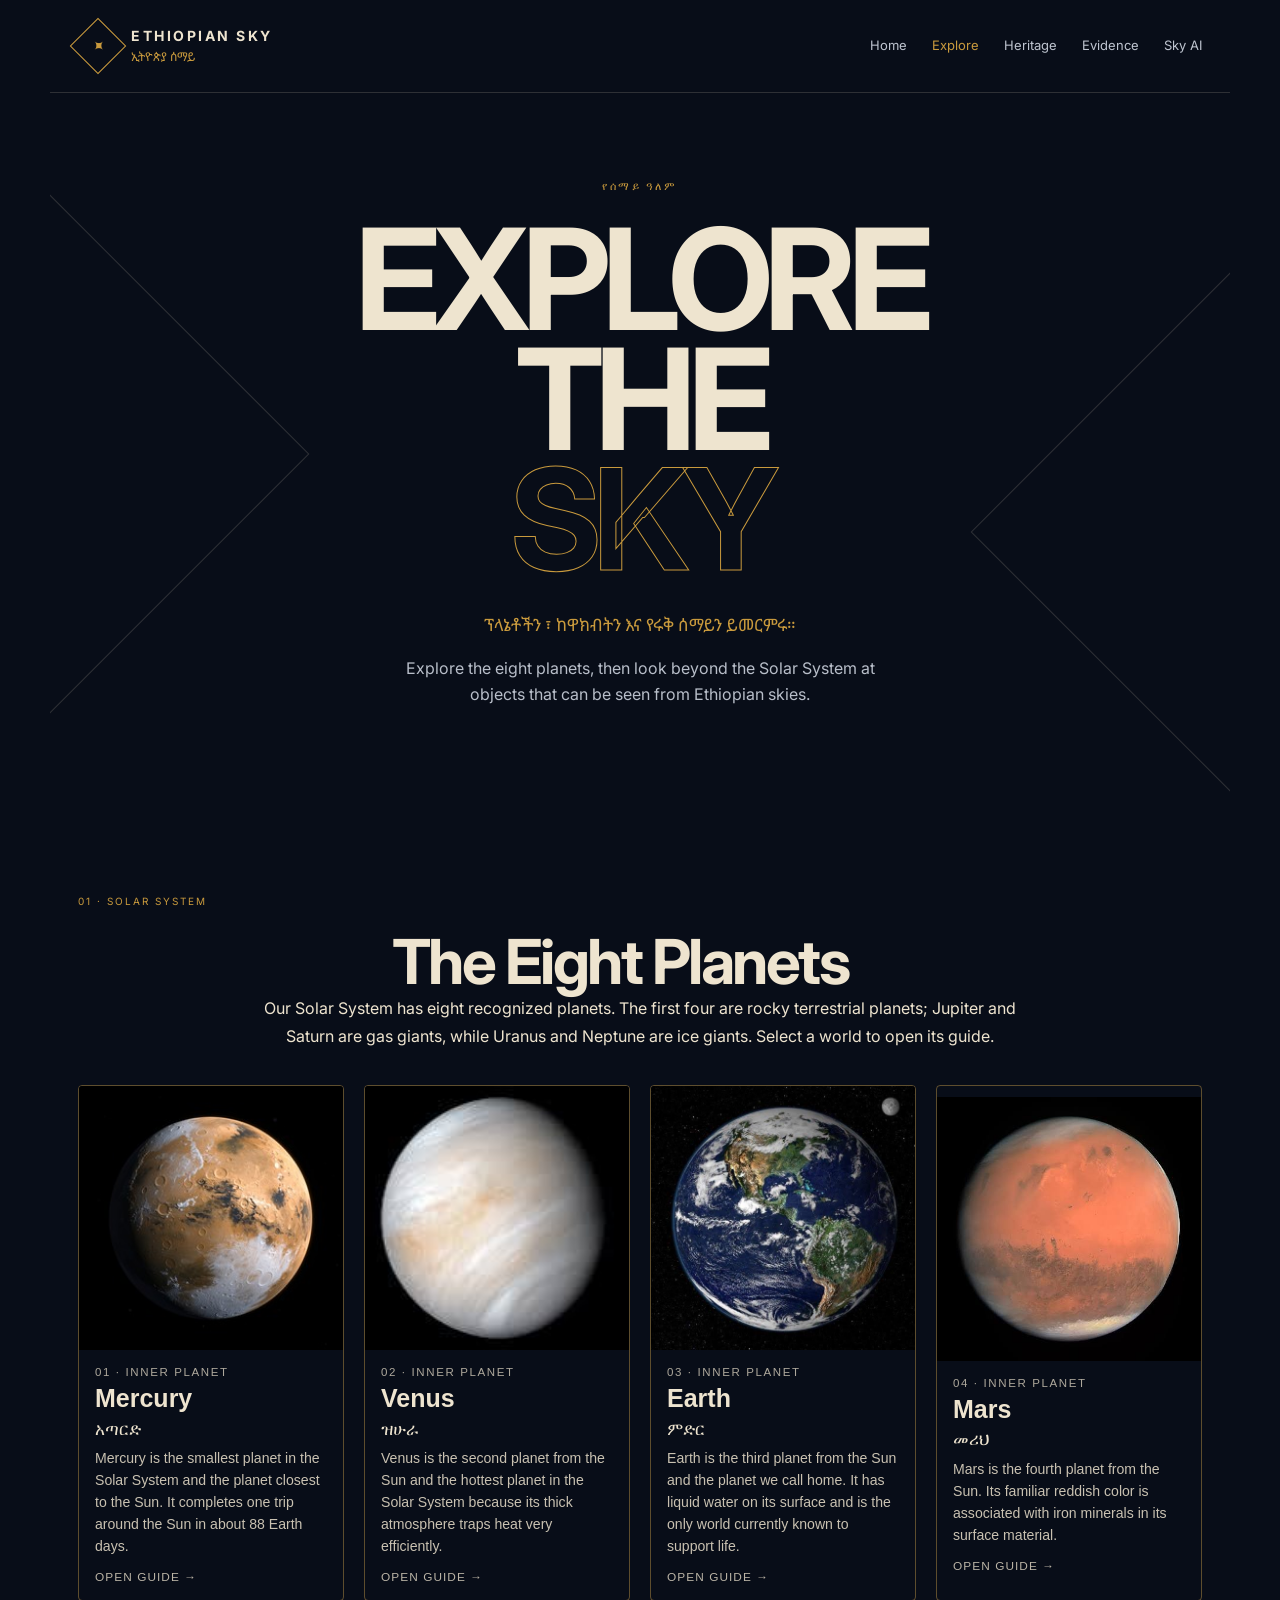
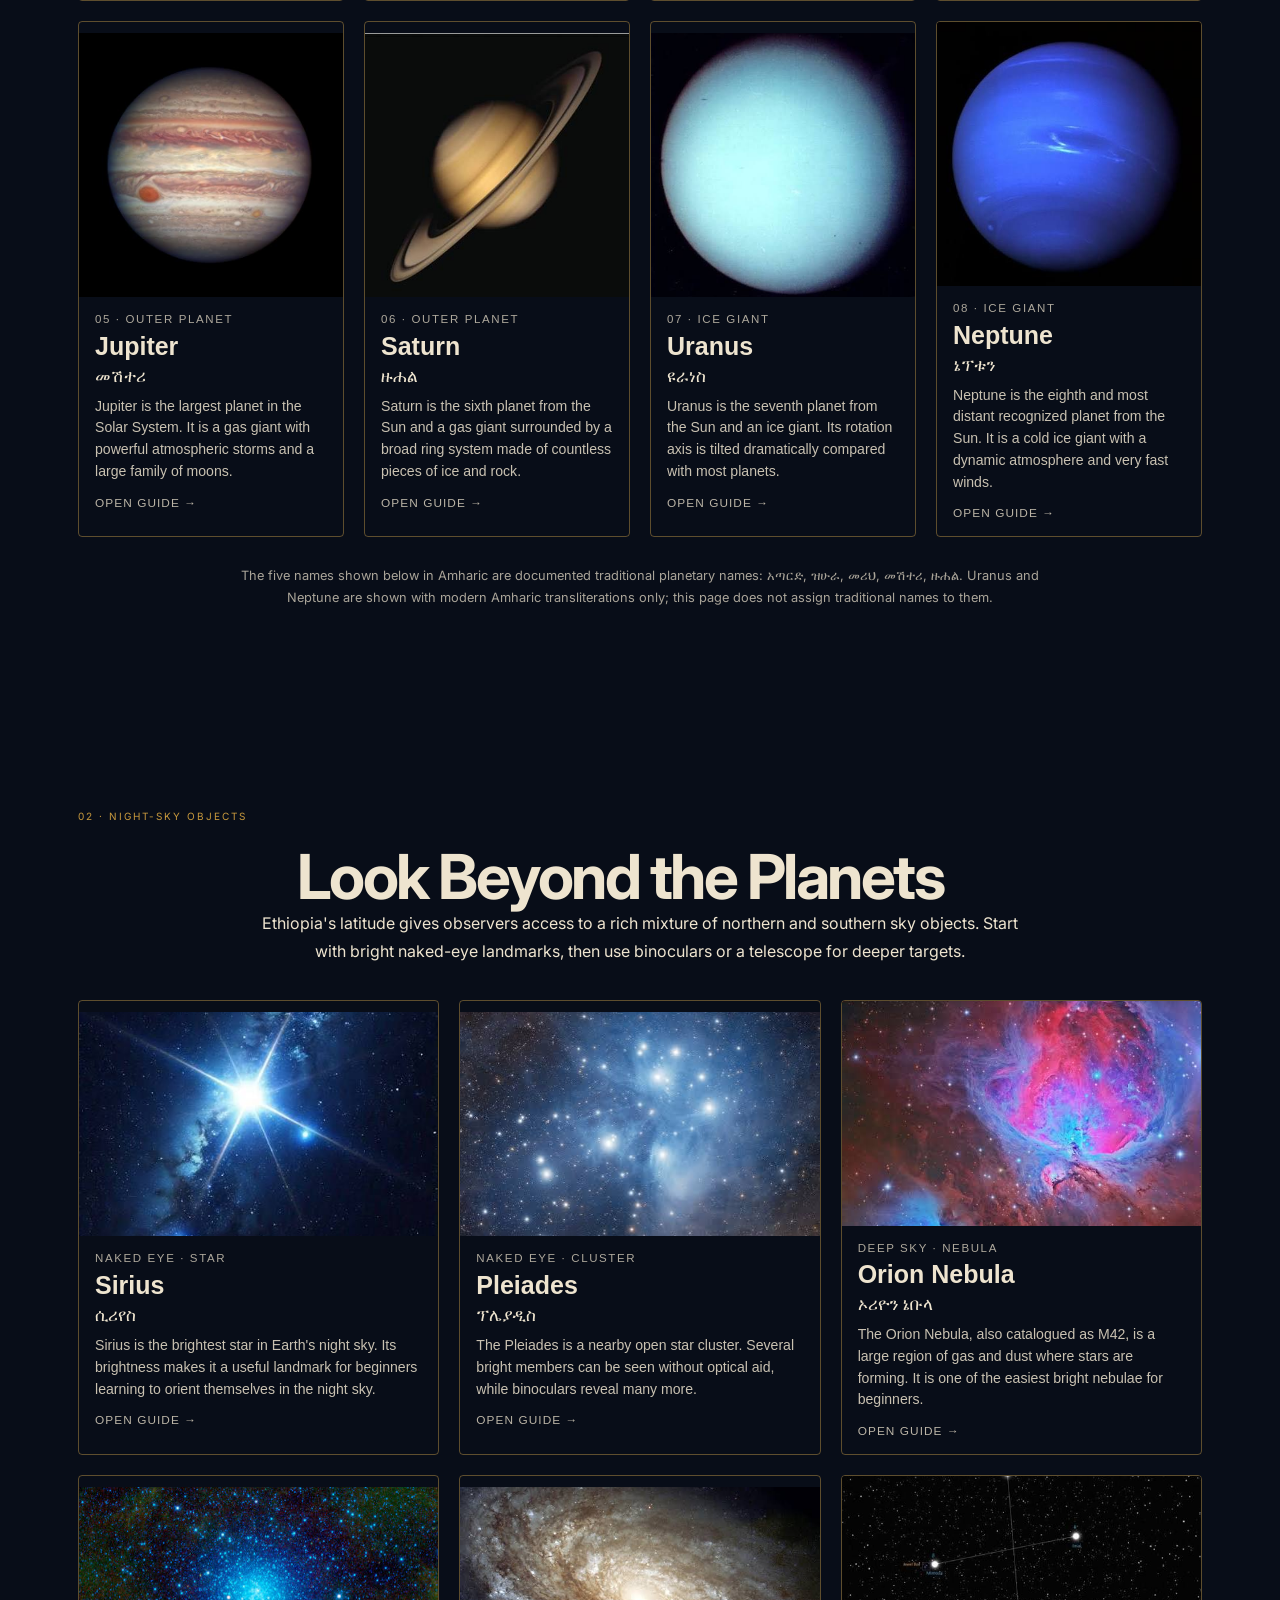
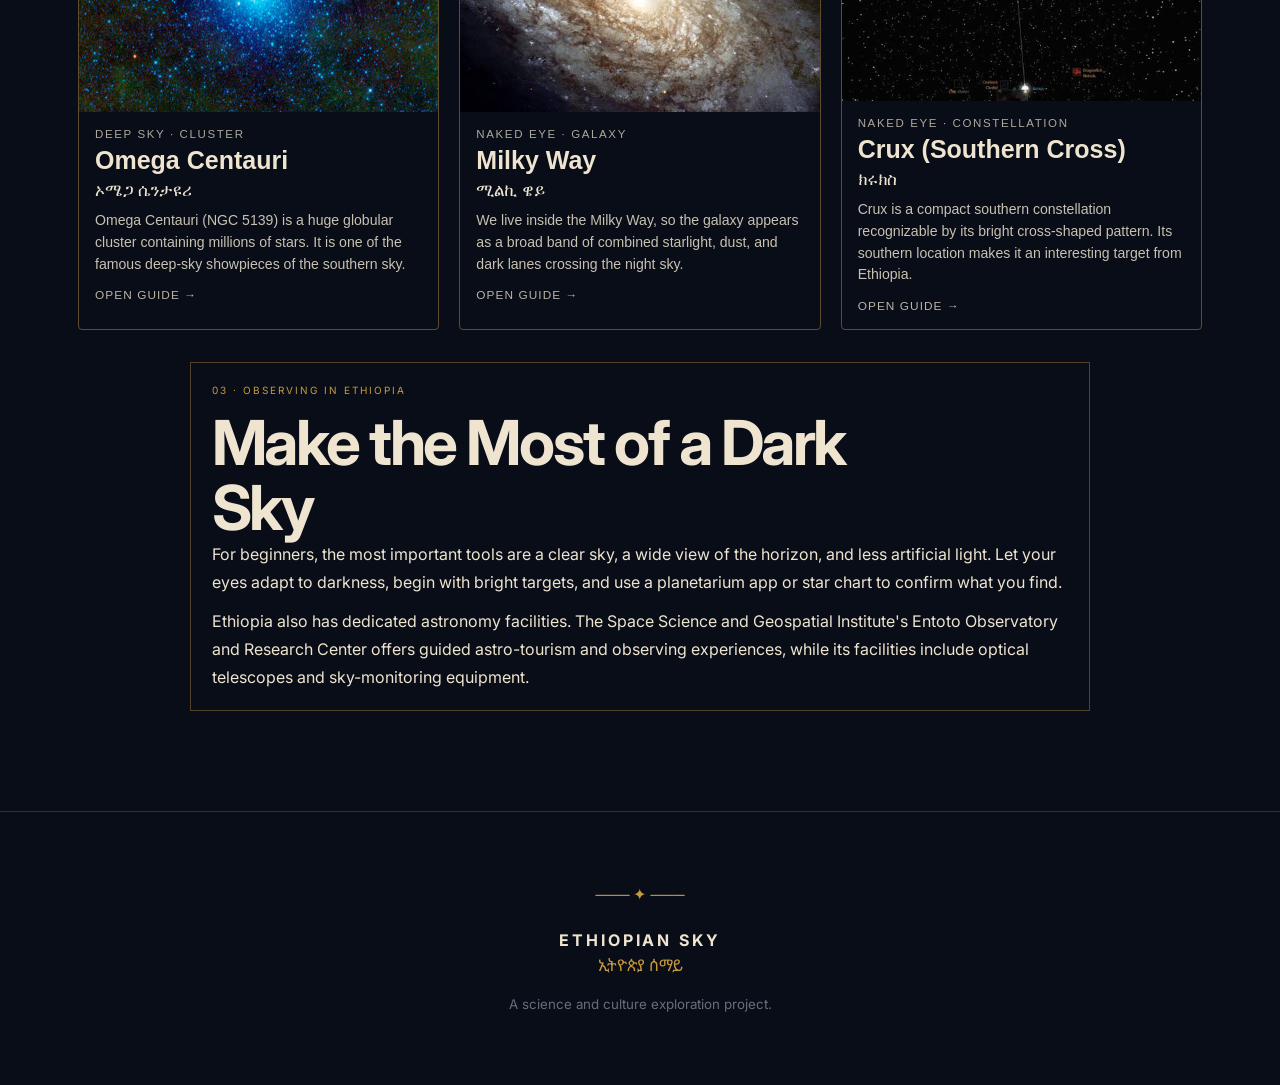
==== commit 334ec4e6: "Add files via upload" ====
--- a/explore.html
+++ b/explore.html
@@ -336,7 +336,7 @@
         type: "NAKED EYE · STAR",
         name: "Sirius",
         amharic: "ሲሪየስ",
-        image: "sirius.jpg",
+        image: "Sirius.jpg",
         alt: "Southern sky containing Sirius and the Milky Way",
         summary: "Sirius is the brightest star in Earth's night sky. Its brightness makes it a useful landmark for beginners learning to orient themselves in the night sky.",
         facts: [["Type", "Binary star system"],["Visibility", "Naked eye"],["Use", "Bright reference star"],["Sky region", "Southern sky"]],
@@ -349,7 +349,7 @@
         type: "NAKED EYE · CLUSTER",
         name: "Pleiades",
         amharic: "ፕሌያዲስ",
-        image: "pleiades.jpg",
+        image: "Pleiades.jpg",
         alt: "The Pleiades star cluster",
         summary: "The Pleiades is a nearby open star cluster. Several bright members can be seen without optical aid, while binoculars reveal many more.",
         facts: [["Type", "Open star cluster"],["Catalog", "M45"],["Best tool", "Eyes or binoculars"],["Visual clue", "Compact group of bright stars"]],
@@ -362,7 +362,7 @@
         type: "DEEP SKY · NEBULA",
         name: "Orion Nebula",
         amharic: "ኦሪዮን ኔቡላ",
-        image: "orion nebula.jpg",
+        image: "Orion Nebula.jpg",
         alt: "The Orion Nebula glowing in space",
         summary: "The Orion Nebula, also catalogued as M42, is a large region of gas and dust where stars are forming. It is one of the easiest bright nebulae for beginners.",
         facts: [["Type", "Emission nebula"],["Catalog", "M42"],["Best tool", "Binoculars / small telescope"],["Location", "Orion"]],
@@ -375,7 +375,7 @@
         type: "DEEP SKY · CLUSTER",
         name: "Omega Centauri",
         amharic: "ኦሜጋ ሴንታዩሪ",
-        image: "omega centauri.jpg",
+        image: "Omega Centauri.jpg",
         alt: "Omega Centauri globular cluster",
         summary: "Omega Centauri (NGC 5139) is a huge globular cluster containing millions of stars. It is one of the famous deep-sky showpieces of the southern sky.",
         facts: [["Type", "Globular cluster"],["Catalog", "NGC 5139"],["Dark-sky view", "Possible to detect with the unaided eye"],["Sky region", "Southern sky"]],
@@ -388,7 +388,7 @@
         type: "NAKED EYE · GALAXY",
         name: "Milky Way",
         amharic: "ሚልኪ ዌይ",
-        image: "milky way.jpg",
+        image: "Milky Way.jpg",
         alt: "The Milky Way stretching across a dark night sky",
         summary: "We live inside the Milky Way, so the galaxy appears as a broad band of combined starlight, dust, and dark lanes crossing the night sky.",
         facts: [["Type", "Barred spiral galaxy"],["View", "Observed from within"],["Best tool", "Unaided eye under dark skies"],["Main challenge", "Light pollution"]],
@@ -401,7 +401,7 @@
         type: "NAKED EYE · CONSTELLATION",
         name: "Crux (Southern Cross)",
         amharic: "ክሩክስ",
-        image: "crux.jpg",
+        image: "Crux.jpg",
         alt: "The Southern Cross in the southern Milky Way",
         summary: "Crux is a compact southern constellation recognizable by its bright cross-shaped pattern. Its southern location makes it an interesting target from Ethiopia.",
         facts: [["Type", "Constellation"],["Visibility", "Naked eye"],["Key clue", "Cross-shaped pattern"],["Sky region", "Southern horizon"]],
